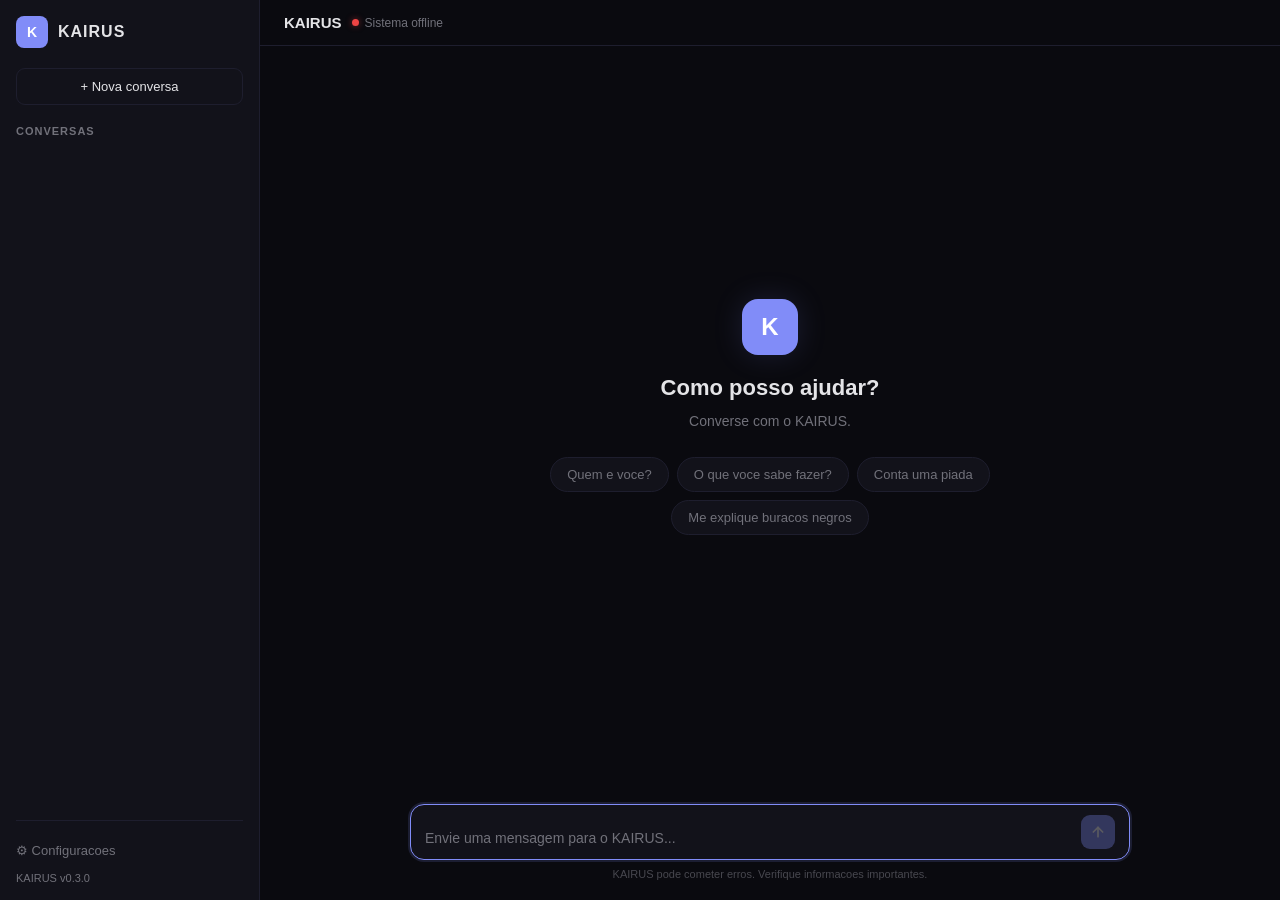
==== frontend/index.html @ 5227094a "KAIRUS v0.3.0 - primeiro commit" ====
<!DOCTYPE html>
<html lang="pt-BR">
<head>
    <meta charset="UTF-8">
    <meta name="viewport" content="width=device-width, initial-scale=1.0">

    <title>KAIRUS</title>

    <link rel="stylesheet" href="style.css">
</head>

<body>

    <div class="app">

        <aside class="sidebar">

            <div class="logo">
                <div class="logo-icon">K</div>
                <span class="logo-text">KAIRUS</span>
            </div>

            <button class="new-chat" id="newChat">
                + Nova conversa
            </button>

            <div class="conversations-label">Conversas</div>

            <div id="conversationList"></div>

            <div class="sidebar-footer">
                <button class="settings-btn" id="settingsBtn">
                    &#9881; Configuracoes
                </button>
                <div class="version">KAIRUS v0.3.0</div>
            </div>

        </aside>

        <main class="main">

            <header class="header">
                <span class="header-title">KAIRUS</span>
                <div class="status" id="connectionStatus">
                    <span class="status-dot"></span>
                    <span class="status-text">Sistema online</span>
                </div>
            </header>

            <section id="messages">

                <div class="welcome" id="welcomeScreen">

                    <div class="welcome-logo">K</div>

                    <h1>Como posso ajudar?</h1>

                    <p>Converse com o KAIRUS.</p>

                    <div class="suggestions" id="suggestions">
                        <button class="suggestion" data-message="Quem e voce?">
                            Quem e voce?
                        </button>
                        <button class="suggestion" data-message="O que voce sabe fazer?">
                            O que voce sabe fazer?
                        </button>
                        <button class="suggestion" data-message="Conta uma piada">
                            Conta uma piada
                        </button>
                        <button class="suggestion" data-message="Me explique buracos negros">
                            Me explique buracos negros
                        </button>
                    </div>

                </div>

            </section>

            <div class="input-area">

                <form id="chatForm" class="chat-form">

                    <textarea
                        id="messageInput"
                        placeholder="Envie uma mensagem para o KAIRUS..."
                        rows="1"
                    ></textarea>

                    <button
                        type="submit"
                        id="sendButton"
                        class="send-btn"
                        aria-label="Enviar mensagem"
                        disabled
                    >
                        <svg width="16" height="16" viewBox="0 0 24 24" fill="none" stroke="currentColor" stroke-width="2.5" stroke-linecap="round" stroke-linejoin="round">
                            <line x1="12" y1="19" x2="12" y2="5"></line>
                            <polyline points="5 12 12 5 19 12"></polyline>
                        </svg>
                    </button>

                </form>

                <div class="disclaimer">
                    KAIRUS pode cometer erros. Verifique informacoes importantes.
                </div>

            </div>

        </main>

    </div>

    <script src="script.js"></script>

</body>
</html>
---- frontend/style.css ----
/* =========================
   DESIGN SYSTEM
========================= */

:root {
    --bg: #0a0a0f;
    --surface: #12121a;
    --surface-hover: #1a1a25;
    --border: #1e1e2e;
    --text: #e4e4e7;
    --muted: #71717a;
    --accent: #818cf8;
    --accent-glow: rgba(129, 140, 248, 0.15);
    --green: #4ade80;
    --red: #ef4444;
    --radius: 12px;
    --sidebar-width: 260px;
}

* {
    margin: 0;
    padding: 0;
    box-sizing: border-box;
}

body {
    font-family: -apple-system, BlinkMacSystemFont, "Segoe UI", Roboto, sans-serif;
    background: var(--bg);
    color: var(--text);
    height: 100vh;
    overflow: hidden;
}


/* =========================
   LAYOUT
========================= */

.app {
    display: flex;
    height: 100vh;
}


/* =========================
   SIDEBAR
========================= */

.sidebar {
    width: var(--sidebar-width);
    min-width: var(--sidebar-width);

    background: var(--surface);
    border-right: 1px solid var(--border);

    display: flex;
    flex-direction: column;

    padding: 16px;
}

.logo {
    display: flex;
    align-items: center;
    gap: 10px;

    margin-bottom: 20px;
}

.logo-icon {
    width: 32px;
    height: 32px;

    display: flex;
    align-items: center;
    justify-content: center;

    background: var(--accent);
    color: white;

    border-radius: 8px;

    font-weight: 700;
    font-size: 14px;
}

.logo-text {
    font-size: 16px;
    font-weight: 700;
    letter-spacing: 1px;
}

.new-chat {
    display: flex;
    align-items: center;
    justify-content: center;
    gap: 6px;

    width: 100%;
    padding: 10px;

    background: transparent;
    border: 1px solid var(--border);
    border-radius: 9px;

    color: var(--text);
    font-size: 13px;

    cursor: pointer;

    transition: all 0.15s ease;

    margin-bottom: 20px;
}

.new-chat:hover {
    background: var(--surface-hover);
    border-color: var(--muted);
}

.conversations-label {
    font-size: 11px;
    font-weight: 600;
    text-transform: uppercase;
    letter-spacing: 1px;
    color: var(--muted);

    margin-bottom: 10px;
}

#conversationList {
    flex: 1;
    overflow-y: auto;
    display: flex;
    flex-direction: column;
    gap: 2px;
}

#conversationList::-webkit-scrollbar {
    width: 4px;
}

#conversationList::-webkit-scrollbar-thumb {
    background: var(--border);
    border-radius: 4px;
}

.sidebar-footer {
    margin-top: auto;
    padding-top: 16px;
    border-top: 1px solid var(--border);
}

.settings-btn {
    display: flex;
    align-items: center;
    gap: 8px;

    background: none;
    border: none;

    color: var(--muted);
    font-size: 13px;

    cursor: pointer;

    padding: 6px 0;

    transition: color 0.15s ease;
}

.settings-btn:hover {
    color: var(--text);
}

.version {
    font-size: 11px;
    color: var(--muted);
    margin-top: 8px;
}


/* =========================
   CONVERSATION ITEM
========================= */

.conversation-item {
    display: flex;
    align-items: center;
    gap: 2px;
    position: relative;
    border-radius: 7px;
    transition: background 0.15s ease;
}

.conversation-item:hover {
    background: var(--surface-hover);
}

.conversation-item .conversation {
    flex: 1;
    padding: 9px 10px;
    color: var(--muted);
    border-radius: 7px;
    white-space: nowrap;
    overflow: hidden;
    text-overflow: ellipsis;
    cursor: pointer;
    transition: color 0.15s ease;
    font-size: 13px;
}

.conversation-item .conversation.active {
    color: var(--text);
    background: var(--surface-hover);
}

.conversation-item:hover .conversation {
    color: var(--text);
}

.delete-conversation {
    display: flex;
    align-items: center;
    justify-content: center;

    width: 28px;
    height: 28px;

    background: transparent;
    border: none;

    color: var(--muted);

    border-radius: 6px;

    opacity: 0;

    transition: all 0.15s ease;

    flex-shrink: 0;
    cursor: pointer;
}

.conversation-item:hover .delete-conversation {
    opacity: 1;
}

.delete-conversation:hover {
    background: rgba(239, 68, 68, 0.15);
    color: #ef4444;
}


/* =========================
   MAIN CHAT AREA
========================= */

.main {
    flex: 1;
    display: flex;
    flex-direction: column;
    min-width: 0;
}

.header {
    display: flex;
    align-items: center;
    gap: 10px;

    padding: 14px 24px;

    border-bottom: 1px solid var(--border);
}

.header-title {
    font-size: 15px;
    font-weight: 600;
}

.status {
    display: flex;
    align-items: center;
    gap: 6px;

    font-size: 12px;
    color: var(--muted);
}

.status-dot {
    width: 7px;
    height: 7px;

    background: var(--green);
    border-radius: 50%;

    box-shadow: 0 0 6px rgba(74, 222, 128, 0.5);

    animation: pulse 2s infinite;
}

.status-dot.offline {
    background: var(--red);
    box-shadow: 0 0 6px rgba(239, 68, 68, 0.5);
    animation: none;
}

@keyframes pulse {
    0%, 100% { opacity: 1; }
    50% { opacity: 0.5; }
}


/* =========================
   MESSAGES
========================= */

#messages {
    flex: 1;
    overflow-y: auto;
    padding: 24px;
    display: flex;
    flex-direction: column;
    gap: 16px;
}

#messages::-webkit-scrollbar {
    width: 6px;
}

#messages::-webkit-scrollbar-thumb {
    background: var(--border);
    border-radius: 4px;
}

.message {
    display: flex;
    gap: 12px;
    max-width: 720px;
    animation: fadeIn 0.3s ease;
}

@keyframes fadeIn {
    from {
        opacity: 0;
        transform: translateY(8px);
    }
    to {
        opacity: 1;
        transform: translateY(0);
    }
}

.user-message {
    align-self: flex-end;
}

.ai-message {
    align-self: flex-start;
}

.message-avatar {
    width: 30px;
    height: 30px;
    min-width: 30px;

    display: flex;
    align-items: center;
    justify-content: center;

    border-radius: 8px;

    font-size: 11px;
    font-weight: 700;
}

.user-message .message-avatar {
    background: var(--surface-hover);
    color: var(--muted);
}

.ai-message .message-avatar {
    background: var(--accent);
    color: white;
}

.message-content-wrapper {
    display: flex;
    flex-direction: column;
    gap: 6px;
}

.message-content {
    font-size: 14px;
    line-height: 1.6;
    color: var(--text);
    white-space: pre-wrap;
    word-break: break-word;
}

.user-message .message-content {
    background: var(--surface-hover);
    padding: 10px 14px;
    border-radius: 12px 12px 4px 12px;
}

.ai-message .message-content {
    padding: 4px 0;
}


/* =========================
   BADGES
========================= */

.llm-badge,
.tool-badge {
    display: inline-block;
    width: fit-content;

    padding: 2px 8px;

    font-size: 10px;
    font-weight: 600;
    letter-spacing: 0.5px;

    border-radius: 4px;
}

.llm-badge {
    background: rgba(99, 102, 241, 0.2);
    color: #818cf8;
}

.tool-badge {
    background: rgba(74, 222, 128, 0.2);
    color: #4ade80;
}


/* =========================
   TYPING INDICATOR
========================= */

.typing-indicator {
    display: flex;
    gap: 4px;
    padding: 8px 0;
}

.typing-indicator span {
    width: 6px;
    height: 6px;

    background: var(--muted);
    border-radius: 50%;

    animation: typing 1.4s infinite;
}

.typing-indicator span:nth-child(2) {
    animation-delay: 0.2s;
}

.typing-indicator span:nth-child(3) {
    animation-delay: 0.4s;
}

@keyframes typing {
    0%, 60%, 100% {
        transform: translateY(0);
        opacity: 0.4;
    }
    30% {
        transform: translateY(-6px);
        opacity: 1;
    }
}


/* =========================
   WELCOME SCREEN
========================= */

.welcome {
    flex: 1;
    display: flex;
    flex-direction: column;
    align-items: center;
    justify-content: center;
    gap: 12px;
    padding: 40px;
}

.welcome-logo {
    width: 56px;
    height: 56px;

    display: flex;
    align-items: center;
    justify-content: center;

    background: var(--accent);
    color: white;

    border-radius: 16px;

    font-size: 24px;
    font-weight: 700;

    margin-bottom: 8px;

    box-shadow: 0 0 30px var(--accent-glow);
}

.welcome h1 {
    font-size: 22px;
    font-weight: 600;
}

.welcome p {
    font-size: 14px;
    color: var(--muted);
}

.suggestions {
    display: flex;
    flex-wrap: wrap;
    gap: 8px;
    justify-content: center;
    margin-top: 16px;
    max-width: 500px;
}

.suggestion {
    padding: 9px 16px;

    background: var(--surface);
    border: 1px solid var(--border);
    border-radius: 20px;

    color: var(--muted);
    font-size: 13px;

    cursor: pointer;

    transition: all 0.15s ease;
}

.suggestion:hover {
    background: var(--surface-hover);
    color: var(--text);
    border-color: var(--muted);
}


/* =========================
   INPUT AREA
========================= */

.input-area {
    padding: 16px 24px 20px;
}

.chat-form {
    display: flex;
    align-items: flex-end;
    gap: 10px;

    max-width: 720px;
    margin: 0 auto;

    background: var(--surface);
    border: 1px solid var(--border);
    border-radius: 14px;

    padding: 10px 14px;

    transition: border-color 0.15s ease;
}

.chat-form:focus-within {
    border-color: var(--accent);
    box-shadow: 0 0 0 2px var(--accent-glow);
}

#messageInput {
    flex: 1;

    background: transparent;
    border: none;
    outline: none;

    color: var(--text);
    font-size: 14px;
    font-family: inherit;

    resize: none;

    max-height: 180px;
    line-height: 1.5;
}

#messageInput::placeholder {
    color: var(--muted);
}

.send-btn {
    width: 34px;
    height: 34px;
    min-width: 34px;

    display: flex;
    align-items: center;
    justify-content: center;

    background: var(--accent);
    border: none;
    border-radius: 9px;

    color: white;

    cursor: pointer;

    transition: all 0.15s ease;
}

.send-btn:hover:not(:disabled) {
    filter: brightness(1.1);
}

.send-btn:disabled {
    opacity: 0.3;
    cursor: not-allowed;
}

.disclaimer {
    text-align: center;
    font-size: 11px;
    color: var(--muted);
    margin-top: 8px;
    opacity: 0.6;
}


/* =========================
   MODAL DE CONFIRMACAO
========================= */

.modal-overlay {
    position: fixed;
    top: 0;
    left: 0;
    width: 100%;
    height: 100%;

    background: rgba(0, 0, 0, 0.6);
    backdrop-filter: blur(4px);

    display: flex;
    align-items: center;
    justify-content: center;

    z-index: 1000;

    opacity: 0;
    transition: opacity 0.2s ease;
}

.modal-overlay.active {
    opacity: 1;
}

.modal {
    background: var(--surface);
    border: 1px solid var(--border);
    border-radius: 16px;

    padding: 28px;

    max-width: 380px;
    width: calc(100% - 40px);

    text-align: center;

    transform: scale(0.95) translateY(10px);
    transition: transform 0.2s ease;
}

.modal.active {
    transform: scale(1) translateY(0);
}

.modal-icon {
    width: 48px;
    height: 48px;

    display: flex;
    align-items: center;
    justify-content: center;

    margin: 0 auto 16px;

    background: rgba(239, 68, 68, 0.1);
    border-radius: 12px;
}

.modal-title {
    font-size: 16px;
    font-weight: 600;
    color: var(--text);

    margin-bottom: 8px;
}

.modal-message {
    font-size: 13px;
    color: var(--muted);
    line-height: 1.5;

    margin-bottom: 24px;
}

.modal-actions {
    display: flex;
    gap: 10px;
    justify-content: center;
}

.modal-btn {
    padding: 9px 20px;

    border: none;
    border-radius: 9px;

    font-size: 13px;
    font-weight: 500;

    cursor: pointer;

    transition: all 0.15s ease;
}

.modal-cancel {
    background: var(--surface-hover);
    color: var(--muted);
}

.modal-cancel:hover {
    background: var(--border);
    color: var(--text);
}

.modal-confirm {
    background: #ef4444;
    color: white;
}

.modal-confirm:hover {
    background: #dc2626;
}


/* =========================
   RESPONSIVO
========================= */

@media (max-width: 768px) {
    .sidebar {
        display: none;
    }

    .message {
        max-width: 100%;
    }

    .chat-form {
        max-width: 100%;
    }
}
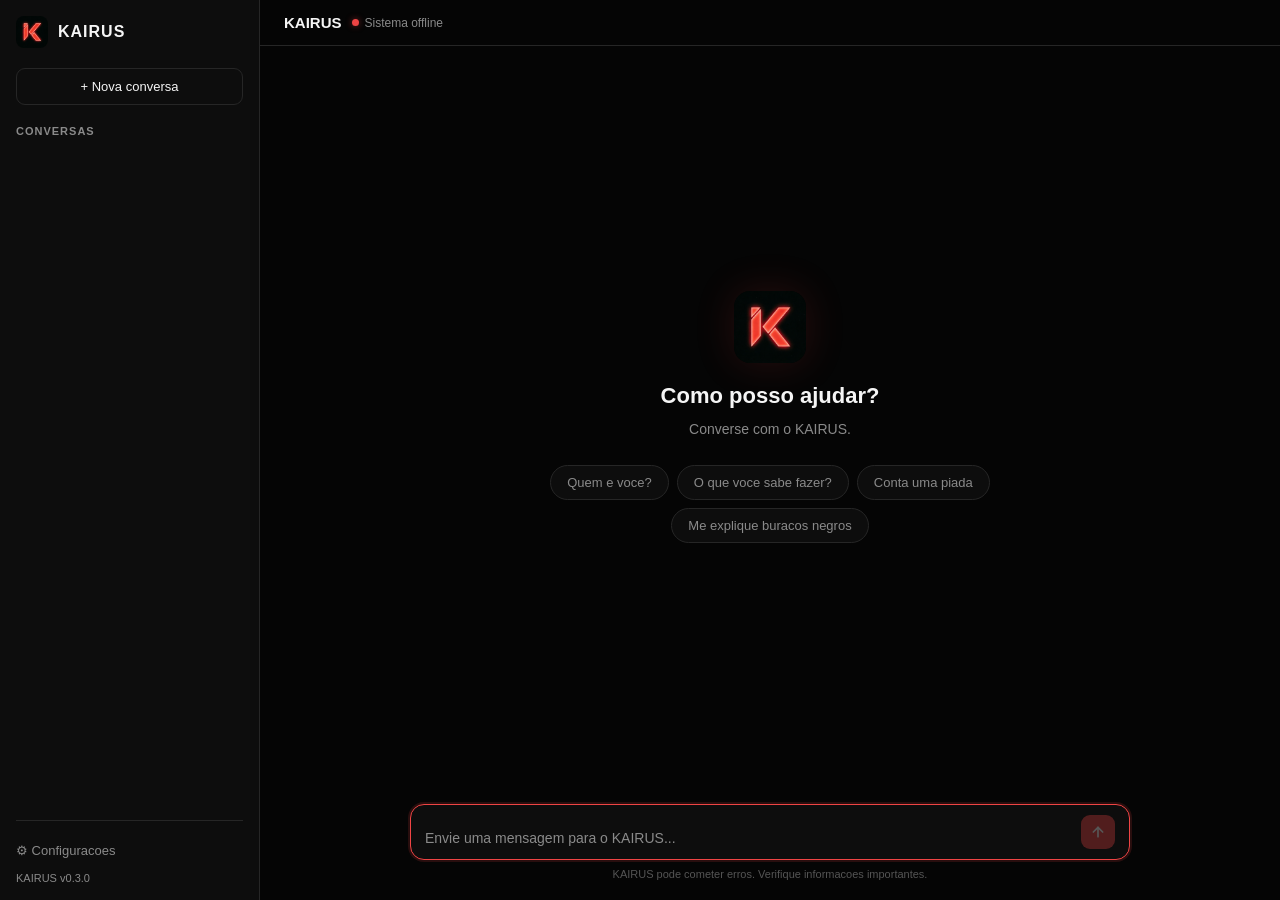
==== commit cc9c165d: "v0.4.0 - streaming SSE, tema preto/vermelho, logo e failover de modelos" ====
--- a/frontend/index.html
+++ b/frontend/index.html
@@ -6,6 +6,7 @@
 
     <title>KAIRUS</title>
 
+    <link rel="icon" type="image/png" href="logo.png">
     <link rel="stylesheet" href="style.css">
 </head>
 
@@ -16,7 +17,7 @@
         <aside class="sidebar">
 
             <div class="logo">
-                <div class="logo-icon">K</div>
+                <img src="logo.png" alt="KAIRUS" class="logo-img">
                 <span class="logo-text">KAIRUS</span>
             </div>
 
@@ -51,7 +52,7 @@
 
                 <div class="welcome" id="welcomeScreen">
 
-                    <div class="welcome-logo">K</div>
+                    <img src="logo.png" alt="KAIRUS" class="welcome-logo-img">
 
                     <h1>Como posso ajudar?</h1>
 
--- a/frontend/style.css
+++ b/frontend/style.css
@@ -3,14 +3,14 @@
 ========================= */
 
 :root {
-    --bg: #0a0a0f;
-    --surface: #12121a;
-    --surface-hover: #1a1a25;
-    --border: #1e1e2e;
-    --text: #e4e4e7;
-    --muted: #71717a;
-    --accent: #818cf8;
-    --accent-glow: rgba(129, 140, 248, 0.15);
+    --bg: #050505;
+    --surface: #0d0d0d;
+    --surface-hover: #1a1a1a;
+    --border: #262626;
+    --text: #f5f5f5;
+    --muted: #8a8a8a;
+    --accent: #ef4444;
+    --accent-glow: rgba(239, 68, 68, 0.15);
     --green: #4ade80;
     --red: #ef4444;
     --radius: 12px;
@@ -428,8 +428,8 @@
 }
 
 .llm-badge {
-    background: rgba(99, 102, 241, 0.2);
-    color: #818cf8;
+    background: rgba(239, 68, 68, 0.15);
+    color: #f87171;
 }
 
 .tool-badge {
@@ -777,4 +777,45 @@
     .chat-form {
         max-width: 100%;
     }
+}/* =========================
+   LOGO
+========================= */
+
+.logo-img {
+    width: 32px;
+    height: 32px;
+    border-radius: 8px;
+    object-fit: cover;
+}
+
+.welcome-logo-img {
+    width: 72px;
+    height: 72px;
+    border-radius: 16px;
+    object-fit: cover;
+    box-shadow: 0 0 40px var(--accent-glow);
+    margin-bottom: 8px;
+}/* =========================
+   STREAMING
+========================= */
+
+.message-badges {
+    display: flex;
+    gap: 6px;
+    margin-bottom: 6px;
+}
+
+.stream-cursor {
+    display: inline-block;
+    width: 2px;
+    height: 1em;
+    background: var(--accent);
+    margin-left: 2px;
+    vertical-align: text-bottom;
+    animation: blink 1s infinite;
+}
+
+@keyframes blink {
+    0%, 50% { opacity: 1; }
+    51%, 100% { opacity: 0; }
 }
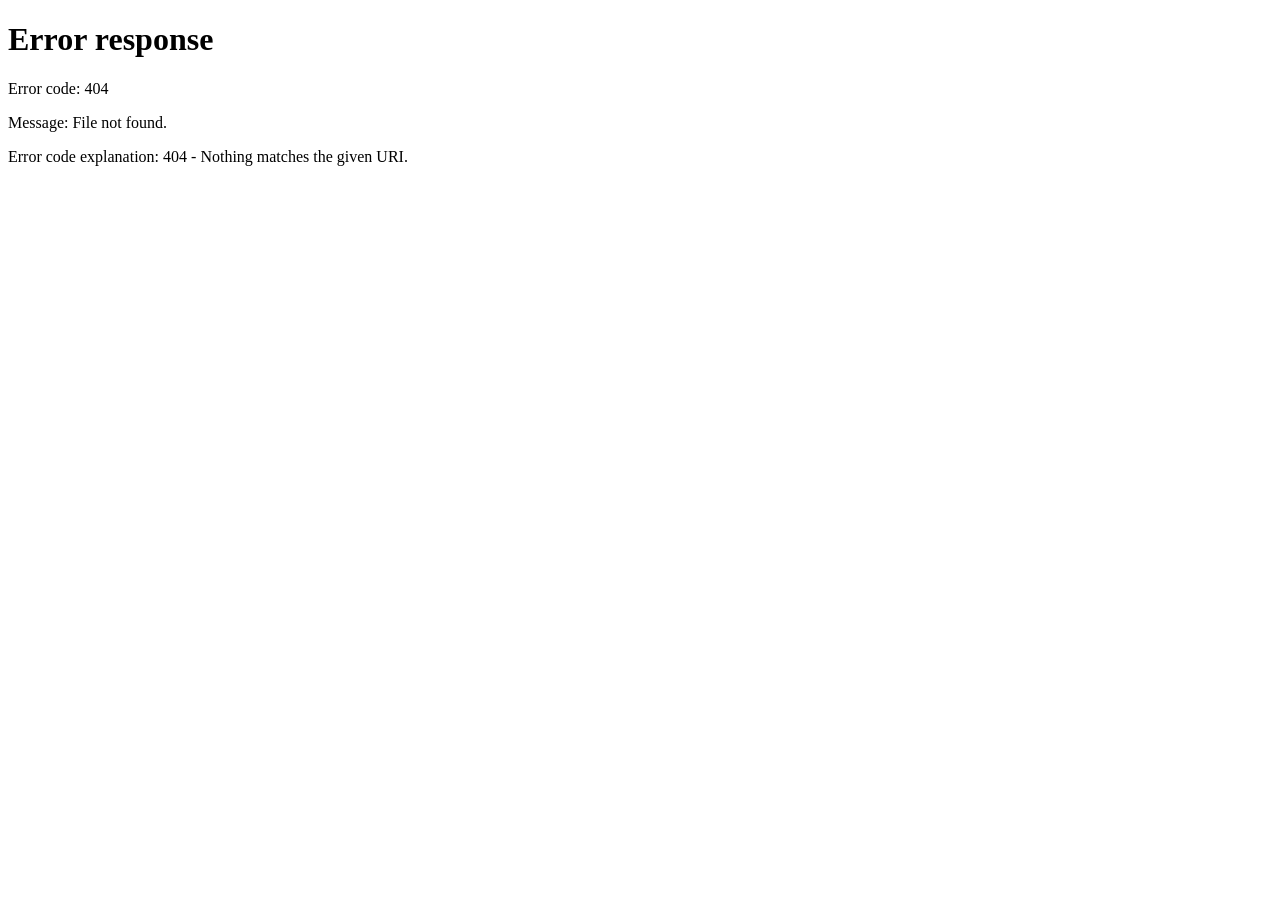
==== commit 896eafd5: "UI premium: animacoes, sidebar colapsavel e tela de login" ====
--- a/frontend/index.html
+++ b/frontend/index.html
@@ -3,26 +3,33 @@
 <head>
     <meta charset="UTF-8">
     <meta name="viewport" content="width=device-width, initial-scale=1.0">
-
     <title>KAIRUS</title>
-
     <link rel="icon" type="image/png" href="logo.png">
     <link rel="stylesheet" href="style.css">
 </head>
-
 <body>
-
-    <div class="app">
-
+    <div class="app" id="app">
         <aside class="sidebar">
-
             <div class="logo">
                 <img src="logo.png" alt="KAIRUS" class="logo-img">
                 <span class="logo-text">KAIRUS</span>
+                <button class="sidebar-toggle" id="sidebarToggle" title="Recolher menu">
+                    <svg class="icon-close" width="18" height="18" viewBox="0 0 24 24" fill="none" stroke="currentColor" stroke-width="2" stroke-linecap="round" stroke-linejoin="round">
+                        <rect x="3" y="3" width="18" height="18" rx="2"></rect>
+                        <path d="M9 3v18"></path>
+                        <path d="m14 9-3 3 3 3"></path>
+                    </svg>
+                    <svg class="icon-open" width="18" height="18" viewBox="0 0 24 24" fill="none" stroke="currentColor" stroke-width="2" stroke-linecap="round" stroke-linejoin="round">
+                        <rect x="3" y="3" width="18" height="18" rx="2"></rect>
+                        <path d="M9 3v18"></path>
+                        <path d="m12 9 3 3-3 3"></path>
+                    </svg>
+                </button>
             </div>
 
-            <button class="new-chat" id="newChat">
-                + Nova conversa
+            <button class="new-chat" id="newChat" title="Nova conversa">
+                <span class="plus">+</span>
+                <span class="btn-label">Nova conversa</span>
             </button>
 
             <div class="conversations-label">Conversas</div>
@@ -30,16 +37,19 @@
             <div id="conversationList"></div>
 
             <div class="sidebar-footer">
-                <button class="settings-btn" id="settingsBtn">
-                    &#9881; Configuracoes
+                <button class="logout-btn" id="logoutBtn" title="Sair">
+                    <svg width="16" height="16" viewBox="0 0 24 24" fill="none" stroke="currentColor" stroke-width="2" stroke-linecap="round" stroke-linejoin="round">
+                        <path d="M9 21H5a2 2 0 0 1-2-2V5a2 2 0 0 1 2-2h4"></path>
+                        <polyline points="16 17 21 12 16 7"></polyline>
+                        <line x1="21" y1="12" x2="9" y2="12"></line>
+                    </svg>
+                    <span class="btn-label">Sair</span>
                 </button>
-                <div class="version">KAIRUS v0.3.0</div>
+                <div class="version">KAIRUS v0.4.0</div>
             </div>
-
         </aside>
 
         <main class="main">
-
             <header class="header">
                 <span class="header-title">KAIRUS</span>
                 <div class="status" id="connectionStatus">
@@ -49,44 +59,26 @@
             </header>
 
             <section id="messages">
-
                 <div class="welcome" id="welcomeScreen">
-
                     <img src="logo.png" alt="KAIRUS" class="welcome-logo-img">
-
                     <h1>Como posso ajudar?</h1>
-
                     <p>Converse com o KAIRUS.</p>
-
                     <div class="suggestions" id="suggestions">
-                        <button class="suggestion" data-message="Quem e voce?">
-                            Quem e voce?
-                        </button>
-                        <button class="suggestion" data-message="O que voce sabe fazer?">
-                            O que voce sabe fazer?
-                        </button>
-                        <button class="suggestion" data-message="Conta uma piada">
-                            Conta uma piada
-                        </button>
-                        <button class="suggestion" data-message="Me explique buracos negros">
-                            Me explique buracos negros
-                        </button>
+                        <button class="suggestion" data-message="Quem e voce?">Quem e voce?</button>
+                        <button class="suggestion" data-message="O que voce sabe fazer?">O que voce sabe fazer?</button>
+                        <button class="suggestion" data-message="Conta uma piada">Conta uma piada</button>
+                        <button class="suggestion" data-message="Me explique buracos negros">Me explique buracos negros</button>
                     </div>
-
                 </div>
-
             </section>
 
             <div class="input-area">
-
                 <form id="chatForm" class="chat-form">
-
                     <textarea
                         id="messageInput"
                         placeholder="Envie uma mensagem para o KAIRUS..."
                         rows="1"
                     ></textarea>
-
                     <button
                         type="submit"
                         id="sendButton"
@@ -99,20 +91,14 @@
                             <polyline points="5 12 12 5 19 12"></polyline>
                         </svg>
                     </button>
-
                 </form>
-
                 <div class="disclaimer">
                     KAIRUS pode cometer erros. Verifique informacoes importantes.
                 </div>
-
             </div>
-
         </main>
-
     </div>
 
     <script src="script.js"></script>
-
 </body>
 </html>
--- a/frontend/style.css
+++ b/frontend/style.css
@@ -1,20 +1,18 @@
 /* =========================
-   DESIGN SYSTEM
+   KAIRUS v0.4.0 - Tema Premium Animado
 ========================= */
 
 :root {
-    --bg: #050505;
-    --surface: #0d0d0d;
-    --surface-hover: #1a1a1a;
-    --border: #262626;
-    --text: #f5f5f5;
-    --muted: #8a8a8a;
-    --accent: #ef4444;
-    --accent-glow: rgba(239, 68, 68, 0.15);
-    --green: #4ade80;
-    --red: #ef4444;
-    --radius: 12px;
-    --sidebar-width: 260px;
+    --bg-primary: #08080a;
+    --bg-secondary: #0e0e12;
+    --bg-tertiary: #16161c;
+    --border: #26262e;
+    --text-primary: #f5f5f7;
+    --text-secondary: #9a9aa5;
+    --accent: #e0343f;
+    --accent-hover: #ff4753;
+    --accent-glow: rgba(224, 52, 63, 0.45);
+    --accent-soft: rgba(224, 52, 63, 0.12);
 }
 
 * {
@@ -23,109 +21,125 @@
     box-sizing: border-box;
 }
 
+html, body {
+    height: 100%;
+}
+
 body {
-    font-family: -apple-system, BlinkMacSystemFont, "Segoe UI", Roboto, sans-serif;
-    background: var(--bg);
-    color: var(--text);
+    background:
+        radial-gradient(1100px 550px at 85% -10%, rgba(224, 52, 63, 0.08), transparent 60%),
+        radial-gradient(900px 500px at -10% 110%, rgba(224, 52, 63, 0.05), transparent 60%),
+        var(--bg-primary);
+    color: var(--text-primary);
+    font-family: "Segoe UI", system-ui, -apple-system, sans-serif;
+    overflow: hidden;
+}
+
+::selection {
+    background: var(--accent);
+    color: #fff;
+}
+
+/* =========================
+   ANIMACOES
+========================= */
+
+@keyframes fadeInUp {
+    from { opacity: 0; transform: translateY(14px); }
+    to { opacity: 1; transform: translateY(0); }
+}
+
+@keyframes logoPulse {
+    0%, 100% { box-shadow: 0 0 16px var(--accent-glow); }
+    50% { box-shadow: 0 0 30px var(--accent-glow), 0 0 55px rgba(224, 52, 63, 0.25); }
+}
+
+@keyframes floatY {
+    0%, 100% { transform: translateY(0); }
+    50% { transform: translateY(-10px); }
+}
+
+@keyframes statusPulse {
+    0%, 100% { box-shadow: 0 0 0 0 rgba(34, 197, 94, 0.5); }
+    70% { box-shadow: 0 0 0 6px rgba(34, 197, 94, 0); }
+}
+
+@keyframes blink {
+    0%, 50% { opacity: 1; }
+    51%, 100% { opacity: 0; }
+}
+
+@keyframes typing {
+    0%, 60%, 100% { opacity: 0.25; transform: translateY(0); }
+    30% { opacity: 1; transform: translateY(-3px); }
+}
+
+/* =========================
+   LAYOUT
+========================= */
+
+.app {
+    display: grid;
+    grid-template-columns: 280px 1fr;
     height: 100vh;
-    overflow: hidden;
-}
-
-
-/* =========================
-   LAYOUT
-========================= */
-
-.app {
-    display: flex;
-    height: 100vh;
-}
-
+}
 
 /* =========================
    SIDEBAR
 ========================= */
 
 .sidebar {
-    width: var(--sidebar-width);
-    min-width: var(--sidebar-width);
-
-    background: var(--surface);
+    background: var(--bg-secondary);
     border-right: 1px solid var(--border);
-
     display: flex;
     flex-direction: column;
-
     padding: 16px;
+    gap: 16px;
+    animation: fadeInUp 0.4s ease both;
 }
 
 .logo {
     display: flex;
     align-items: center;
     gap: 10px;
-
-    margin-bottom: 20px;
-}
-
-.logo-icon {
-    width: 32px;
-    height: 32px;
-
-    display: flex;
-    align-items: center;
-    justify-content: center;
-
-    background: var(--accent);
-    color: white;
-
+}
+
+.logo-img {
+    width: 36px;
+    height: 36px;
     border-radius: 8px;
-
+    animation: logoPulse 3s ease-in-out infinite;
+}
+
+.logo-text {
     font-weight: 700;
+    letter-spacing: 2px;
+    text-shadow: 0 0 18px var(--accent-glow);
+}
+
+.new-chat {
+    padding: 11px;
+    background: linear-gradient(135deg, transparent, transparent);
+    border: 1px solid var(--border);
+    border-radius: 10px;
+    color: var(--text-primary);
+    cursor: pointer;
+    transition: all 0.25s ease;
     font-size: 14px;
 }
 
-.logo-text {
-    font-size: 16px;
-    font-weight: 700;
-    letter-spacing: 1px;
-}
-
-.new-chat {
-    display: flex;
-    align-items: center;
-    justify-content: center;
-    gap: 6px;
-
-    width: 100%;
-    padding: 10px;
-
-    background: transparent;
-    border: 1px solid var(--border);
-    border-radius: 9px;
-
-    color: var(--text);
-    font-size: 13px;
-
-    cursor: pointer;
-
-    transition: all 0.15s ease;
-
-    margin-bottom: 20px;
-}
-
 .new-chat:hover {
-    background: var(--surface-hover);
-    border-color: var(--muted);
+    border-color: var(--accent);
+    background: var(--accent-soft);
+    transform: translateY(-2px);
+    box-shadow: 0 6px 20px rgba(224, 52, 63, 0.2);
 }
 
 .conversations-label {
     font-size: 11px;
-    font-weight: 600;
     text-transform: uppercase;
-    letter-spacing: 1px;
-    color: var(--muted);
-
-    margin-bottom: 10px;
+    letter-spacing: 1.5px;
+    color: var(--text-secondary);
 }
 
 #conversationList {
@@ -133,113 +147,52 @@
     overflow-y: auto;
     display: flex;
     flex-direction: column;
-    gap: 2px;
-}
-
-#conversationList::-webkit-scrollbar {
-    width: 4px;
-}
-
-#conversationList::-webkit-scrollbar-thumb {
-    background: var(--border);
-    border-radius: 4px;
-}
-
-.sidebar-footer {
-    margin-top: auto;
-    padding-top: 16px;
-    border-top: 1px solid var(--border);
-}
-
-.settings-btn {
-    display: flex;
-    align-items: center;
-    gap: 8px;
-
-    background: none;
-    border: none;
-
-    color: var(--muted);
-    font-size: 13px;
-
+    gap: 4px;
+}
+
+.conversation-item {
+    position: relative;
+    animation: fadeInUp 0.3s ease both;
+}
+
+.conversation {
+    padding: 10px 34px 10px 12px;
+    border-radius: 8px;
+    border-left: 2px solid transparent;
+    color: var(--text-secondary);
     cursor: pointer;
-
-    padding: 6px 0;
-
-    transition: color 0.15s ease;
-}
-
-.settings-btn:hover {
-    color: var(--text);
-}
-
-.version {
-    font-size: 11px;
-    color: var(--muted);
-    margin-top: 8px;
-}
-
-
-/* =========================
-   CONVERSATION ITEM
-========================= */
-
-.conversation-item {
-    display: flex;
-    align-items: center;
-    gap: 2px;
-    position: relative;
-    border-radius: 7px;
-    transition: background 0.15s ease;
-}
-
-.conversation-item:hover {
-    background: var(--surface-hover);
-}
-
-.conversation-item .conversation {
-    flex: 1;
-    padding: 9px 10px;
-    color: var(--muted);
-    border-radius: 7px;
+    font-size: 14px;
     white-space: nowrap;
     overflow: hidden;
     text-overflow: ellipsis;
-    cursor: pointer;
-    transition: color 0.15s ease;
-    font-size: 13px;
-}
-
-.conversation-item .conversation.active {
-    color: var(--text);
-    background: var(--surface-hover);
-}
-
-.conversation-item:hover .conversation {
-    color: var(--text);
+    transition: all 0.2s ease;
+}
+
+.conversation:hover {
+    background: var(--bg-tertiary);
+    color: var(--text-primary);
+    transform: translateX(3px);
+}
+
+.conversation.active {
+    background: var(--bg-tertiary);
+    border-left-color: var(--accent);
+    color: var(--text-primary);
 }
 
 .delete-conversation {
-    display: flex;
-    align-items: center;
-    justify-content: center;
-
-    width: 28px;
-    height: 28px;
-
+    position: absolute;
+    right: 8px;
+    top: 50%;
+    transform: translateY(-50%);
     background: transparent;
     border: none;
-
-    color: var(--muted);
-
-    border-radius: 6px;
-
+    color: var(--text-secondary);
+    cursor: pointer;
     opacity: 0;
-
-    transition: all 0.15s ease;
-
-    flex-shrink: 0;
-    cursor: pointer;
+    transition: all 0.15s;
+    display: flex;
+    align-items: center;
 }
 
 .conversation-item:hover .delete-conversation {
@@ -247,73 +200,89 @@
 }
 
 .delete-conversation:hover {
-    background: rgba(239, 68, 68, 0.15);
-    color: #ef4444;
-}
-
-
-/* =========================
-   MAIN CHAT AREA
+    color: var(--accent);
+    transform: translateY(-50%) scale(1.15);
+}
+
+.sidebar-footer {
+    border-top: 1px solid var(--border);
+    padding-top: 12px;
+}
+
+.logout-btn {
+    display: flex;
+    align-items: center;
+    gap: 8px;
+    width: 100%;
+    padding: 10px 12px;
+    background: transparent;
+    border: 1px solid var(--border);
+    border-radius: 8px;
+    color: var(--text-secondary);
+    font-size: 14px;
+    cursor: pointer;
+    transition: all 0.2s;
+    margin-bottom: 12px;
+}
+
+.logout-btn:hover {
+    background: var(--bg-primary);
+    color: var(--accent-hover);
+    border-color: var(--accent);
+    transform: translateY(-1px);
+}
+
+.version {
+    font-size: 12px;
+    color: var(--text-secondary);
+}
+
+/* =========================
+   MAIN
 ========================= */
 
 .main {
-    flex: 1;
     display: flex;
     flex-direction: column;
-    min-width: 0;
+    height: 100vh;
 }
 
 .header {
     display: flex;
     align-items: center;
-    gap: 10px;
-
-    padding: 14px 24px;
-
+    gap: 12px;
+    padding: 14px 20px;
     border-bottom: 1px solid var(--border);
+    background: rgba(14, 14, 18, 0.6);
+    backdrop-filter: blur(8px);
 }
 
 .header-title {
-    font-size: 15px;
-    font-weight: 600;
+    font-weight: 700;
+    letter-spacing: 2px;
+    text-shadow: 0 0 18px var(--accent-glow);
 }
 
 .status {
     display: flex;
     align-items: center;
     gap: 6px;
-
     font-size: 12px;
-    color: var(--muted);
+    color: var(--text-secondary);
 }
 
 .status-dot {
-    width: 7px;
-    height: 7px;
-
-    background: var(--green);
+    width: 8px;
+    height: 8px;
     border-radius: 50%;
-
-    box-shadow: 0 0 6px rgba(74, 222, 128, 0.5);
-
-    animation: pulse 2s infinite;
+    background: #22c55e;
+    animation: statusPulse 2s infinite;
 }
 
 .status-dot.offline {
-    background: var(--red);
-    box-shadow: 0 0 6px rgba(239, 68, 68, 0.5);
+    background: var(--accent);
     animation: none;
 }
-
-@keyframes pulse {
-    0%, 100% { opacity: 1; }
-    50% { opacity: 0.5; }
-}
-
-
-/* =========================
-   MESSAGES
-========================= */
 
 #messages {
     flex: 1;
@@ -321,38 +290,91 @@
     padding: 24px;
     display: flex;
     flex-direction: column;
-    gap: 16px;
-}
-
-#messages::-webkit-scrollbar {
-    width: 6px;
-}
-
-#messages::-webkit-scrollbar-thumb {
-    background: var(--border);
-    border-radius: 4px;
-}
+    gap: 18px;
+}
+
+/* =========================
+   WELCOME
+========================= */
+
+.welcome {
+    flex: 1;
+    display: flex;
+    flex-direction: column;
+    align-items: center;
+    justify-content: center;
+    gap: 8px;
+    text-align: center;
+}
+
+.welcome-logo-img {
+    width: 96px;
+    height: 96px;
+    border-radius: 20px;
+    margin-bottom: 14px;
+    animation:
+        floatY 5s ease-in-out infinite,
+        logoPulse 3s ease-in-out infinite,
+        fadeInUp 0.6s ease both;
+}
+
+.welcome h1 {
+    font-size: 28px;
+    background: linear-gradient(120deg, #ffffff 40%, var(--accent-hover));
+    -webkit-background-clip: text;
+    background-clip: text;
+    color: transparent;
+    animation: fadeInUp 0.6s 0.1s ease both;
+}
+
+.welcome p {
+    color: var(--text-secondary);
+    animation: fadeInUp 0.6s 0.2s ease both;
+}
+
+.suggestions {
+    display: flex;
+    flex-wrap: wrap;
+    gap: 10px;
+    justify-content: center;
+    margin-top: 20px;
+    max-width: 640px;
+    animation: fadeInUp 0.6s 0.3s ease both;
+}
+
+.suggestion {
+    padding: 10px 18px;
+    background: transparent;
+    border: 1px solid var(--border);
+    border-radius: 999px;
+    color: var(--text-secondary);
+    cursor: pointer;
+    transition: all 0.25s ease;
+    font-size: 13px;
+}
+
+.suggestion:hover {
+    border-color: var(--accent);
+    color: var(--text-primary);
+    background: var(--accent-soft);
+    transform: translateY(-3px);
+    box-shadow: 0 8px 22px rgba(224, 52, 63, 0.25);
+}
+
+/* =========================
+   MESSAGES
+========================= */
 
 .message {
     display: flex;
     gap: 12px;
-    max-width: 720px;
-    animation: fadeIn 0.3s ease;
-}
-
-@keyframes fadeIn {
-    from {
-        opacity: 0;
-        transform: translateY(8px);
-    }
-    to {
-        opacity: 1;
-        transform: translateY(0);
-    }
+    max-width: 820px;
+    animation: fadeInUp 0.35s ease both;
 }
 
 .user-message {
     align-self: flex-end;
+    flex-direction: row-reverse;
 }
 
 .ai-message {
@@ -360,28 +382,23 @@
 }
 
 .message-avatar {
-    width: 30px;
-    height: 30px;
-    min-width: 30px;
-
-    display: flex;
-    align-items: center;
-    justify-content: center;
-
+    width: 34px;
+    height: 34px;
     border-radius: 8px;
-
-    font-size: 11px;
+    display: flex;
+    align-items: center;
+    justify-content: center;
+    font-size: 12px;
     font-weight: 700;
-}
-
-.user-message .message-avatar {
-    background: var(--surface-hover);
-    color: var(--muted);
+    background: var(--bg-tertiary);
+    color: var(--text-secondary);
+    flex-shrink: 0;
 }
 
 .ai-message .message-avatar {
-    background: var(--accent);
-    color: white;
+    background: linear-gradient(135deg, var(--accent), #a11c26);
+    color: #fff;
+    box-shadow: 0 0 14px var(--accent-glow);
 }
 
 .message-content-wrapper {
@@ -391,52 +408,43 @@
 }
 
 .message-content {
-    font-size: 14px;
+    padding: 12px 16px;
+    border-radius: 12px;
+    background: var(--bg-secondary);
+    border: 1px solid var(--border);
     line-height: 1.6;
-    color: var(--text);
+    font-size: 14.5px;
     white-space: pre-wrap;
     word-break: break-word;
+    transition: border-color 0.2s;
+}
+
+.message-content:hover {
+    border-color: rgba(224, 52, 63, 0.35);
 }
 
 .user-message .message-content {
-    background: var(--surface-hover);
-    padding: 10px 14px;
-    border-radius: 12px 12px 4px 12px;
-}
-
-.ai-message .message-content {
-    padding: 4px 0;
-}
-
-
-/* =========================
-   BADGES
-========================= */
+    background: var(--bg-tertiary);
+}
+
+.message-badges {
+    display: flex;
+    gap: 6px;
+}
 
 .llm-badge,
 .tool-badge {
-    display: inline-block;
+    font-size: 10px;
+    letter-spacing: 1px;
+    text-transform: uppercase;
+    padding: 3px 8px;
+    border-radius: 4px;
+    background: var(--accent-soft);
+    color: var(--accent-hover);
+    border: 1px solid rgba(224, 52, 63, 0.35);
     width: fit-content;
-
-    padding: 2px 8px;
-
-    font-size: 10px;
-    font-weight: 600;
-    letter-spacing: 0.5px;
-
-    border-radius: 4px;
-}
-
-.llm-badge {
-    background: rgba(239, 68, 68, 0.15);
-    color: #f87171;
-}
-
-.tool-badge {
-    background: rgba(74, 222, 128, 0.2);
-    color: #4ade80;
-}
-
+    animation: fadeInUp 0.3s ease both;
+}
 
 /* =========================
    TYPING INDICATOR
@@ -445,377 +453,283 @@
 .typing-indicator {
     display: flex;
     gap: 4px;
-    padding: 8px 0;
+    padding: 4px 0;
 }
 
 .typing-indicator span {
-    width: 6px;
-    height: 6px;
-
-    background: var(--muted);
+    width: 7px;
+    height: 7px;
     border-radius: 50%;
-
-    animation: typing 1.4s infinite;
-}
-
-.typing-indicator span:nth-child(2) {
-    animation-delay: 0.2s;
-}
-
-.typing-indicator span:nth-child(3) {
-    animation-delay: 0.4s;
-}
-
-@keyframes typing {
-    0%, 60%, 100% {
-        transform: translateY(0);
-        opacity: 0.4;
-    }
-    30% {
-        transform: translateY(-6px);
-        opacity: 1;
-    }
-}
-
-
-/* =========================
-   WELCOME SCREEN
-========================= */
-
-.welcome {
-    flex: 1;
-    display: flex;
-    flex-direction: column;
-    align-items: center;
-    justify-content: center;
-    gap: 12px;
-    padding: 40px;
-}
-
-.welcome-logo {
-    width: 56px;
-    height: 56px;
-
-    display: flex;
-    align-items: center;
-    justify-content: center;
-
     background: var(--accent);
-    color: white;
-
-    border-radius: 16px;
-
-    font-size: 24px;
-    font-weight: 700;
-
-    margin-bottom: 8px;
-
-    box-shadow: 0 0 30px var(--accent-glow);
-}
-
-.welcome h1 {
-    font-size: 22px;
-    font-weight: 600;
-}
-
-.welcome p {
-    font-size: 14px;
-    color: var(--muted);
-}
-
-.suggestions {
-    display: flex;
-    flex-wrap: wrap;
-    gap: 8px;
-    justify-content: center;
-    margin-top: 16px;
-    max-width: 500px;
-}
-
-.suggestion {
-    padding: 9px 16px;
-
-    background: var(--surface);
-    border: 1px solid var(--border);
-    border-radius: 20px;
-
-    color: var(--muted);
-    font-size: 13px;
-
-    cursor: pointer;
-
-    transition: all 0.15s ease;
-}
-
-.suggestion:hover {
-    background: var(--surface-hover);
-    color: var(--text);
-    border-color: var(--muted);
-}
-
-
-/* =========================
-   INPUT AREA
-========================= */
-
-.input-area {
-    padding: 16px 24px 20px;
-}
-
-.chat-form {
-    display: flex;
-    align-items: flex-end;
-    gap: 10px;
-
-    max-width: 720px;
-    margin: 0 auto;
-
-    background: var(--surface);
-    border: 1px solid var(--border);
-    border-radius: 14px;
-
-    padding: 10px 14px;
-
-    transition: border-color 0.15s ease;
-}
-
-.chat-form:focus-within {
-    border-color: var(--accent);
-    box-shadow: 0 0 0 2px var(--accent-glow);
-}
-
-#messageInput {
-    flex: 1;
-
-    background: transparent;
-    border: none;
-    outline: none;
-
-    color: var(--text);
-    font-size: 14px;
-    font-family: inherit;
-
-    resize: none;
-
-    max-height: 180px;
-    line-height: 1.5;
-}
-
-#messageInput::placeholder {
-    color: var(--muted);
-}
-
-.send-btn {
-    width: 34px;
-    height: 34px;
-    min-width: 34px;
-
-    display: flex;
-    align-items: center;
-    justify-content: center;
-
-    background: var(--accent);
-    border: none;
-    border-radius: 9px;
-
-    color: white;
-
-    cursor: pointer;
-
-    transition: all 0.15s ease;
-}
-
-.send-btn:hover:not(:disabled) {
-    filter: brightness(1.1);
-}
-
-.send-btn:disabled {
-    opacity: 0.3;
-    cursor: not-allowed;
-}
-
-.disclaimer {
-    text-align: center;
-    font-size: 11px;
-    color: var(--muted);
-    margin-top: 8px;
-    opacity: 0.6;
-}
-
-
-/* =========================
-   MODAL DE CONFIRMACAO
-========================= */
-
-.modal-overlay {
-    position: fixed;
-    top: 0;
-    left: 0;
-    width: 100%;
-    height: 100%;
-
-    background: rgba(0, 0, 0, 0.6);
-    backdrop-filter: blur(4px);
-
-    display: flex;
-    align-items: center;
-    justify-content: center;
-
-    z-index: 1000;
-
-    opacity: 0;
-    transition: opacity 0.2s ease;
-}
-
-.modal-overlay.active {
-    opacity: 1;
-}
-
-.modal {
-    background: var(--surface);
-    border: 1px solid var(--border);
-    border-radius: 16px;
-
-    padding: 28px;
-
-    max-width: 380px;
-    width: calc(100% - 40px);
-
-    text-align: center;
-
-    transform: scale(0.95) translateY(10px);
-    transition: transform 0.2s ease;
-}
-
-.modal.active {
-    transform: scale(1) translateY(0);
-}
-
-.modal-icon {
-    width: 48px;
-    height: 48px;
-
-    display: flex;
-    align-items: center;
-    justify-content: center;
-
-    margin: 0 auto 16px;
-
-    background: rgba(239, 68, 68, 0.1);
-    border-radius: 12px;
-}
-
-.modal-title {
-    font-size: 16px;
-    font-weight: 600;
-    color: var(--text);
-
-    margin-bottom: 8px;
-}
-
-.modal-message {
-    font-size: 13px;
-    color: var(--muted);
-    line-height: 1.5;
-
-    margin-bottom: 24px;
-}
-
-.modal-actions {
-    display: flex;
-    gap: 10px;
-    justify-content: center;
-}
-
-.modal-btn {
-    padding: 9px 20px;
-
-    border: none;
-    border-radius: 9px;
-
-    font-size: 13px;
-    font-weight: 500;
-
-    cursor: pointer;
-
-    transition: all 0.15s ease;
-}
-
-.modal-cancel {
-    background: var(--surface-hover);
-    color: var(--muted);
-}
-
-.modal-cancel:hover {
-    background: var(--border);
-    color: var(--text);
-}
-
-.modal-confirm {
-    background: #ef4444;
-    color: white;
-}
-
-.modal-confirm:hover {
-    background: #dc2626;
-}
-
-
-/* =========================
-   RESPONSIVO
-========================= */
-
-@media (max-width: 768px) {
-    .sidebar {
-        display: none;
-    }
-
-    .message {
-        max-width: 100%;
-    }
-
-    .chat-form {
-        max-width: 100%;
-    }
-}/* =========================
-   LOGO
-========================= */
-
-.logo-img {
-    width: 32px;
-    height: 32px;
-    border-radius: 8px;
-    object-fit: cover;
-}
-
-.welcome-logo-img {
-    width: 72px;
-    height: 72px;
-    border-radius: 16px;
-    object-fit: cover;
-    box-shadow: 0 0 40px var(--accent-glow);
-    margin-bottom: 8px;
-}/* =========================
+    animation: typing 1.2s infinite;
+}
+
+.typing-indicator span:nth-child(2) { animation-delay: 0.2s; }
+.typing-indicator span:nth-child(3) { animation-delay: 0.4s; }
+
+/* =========================
    STREAMING
 ========================= */
-
-.message-badges {
-    display: flex;
-    gap: 6px;
-    margin-bottom: 6px;
-}
 
 .stream-cursor {
     display: inline-block;
     width: 2px;
     height: 1em;
-    background: var(--accent);
+    background: var(--accent-hover);
     margin-left: 2px;
     vertical-align: text-bottom;
+    box-shadow: 0 0 8px var(--accent-glow);
     animation: blink 1s infinite;
 }
 
-@keyframes blink {
-    0%, 50% { opacity: 1; }
-    51%, 100% { opacity: 0; }
+/* =========================
+   INPUT
+========================= */
+
+.input-area {
+    padding: 16px 24px 10px;
+}
+
+.chat-form {
+    display: flex;
+    align-items: flex-end;
+    gap: 8px;
+    border: 1px solid var(--accent);
+    border-radius: 14px;
+    background: var(--bg-secondary);
+    padding: 10px 12px;
+    box-shadow: 0 0 24px rgba(224, 52, 63, 0.12);
+    transition: box-shadow 0.25s ease, transform 0.25s ease;
+}
+
+.chat-form:focus-within {
+    box-shadow: 0 0 34px rgba(224, 52, 63, 0.28);
+    transform: translateY(-1px);
+}
+
+#messageInput {
+    flex: 1;
+    background: transparent;
+    border: none;
+    resize: none;
+    color: var(--text-primary);
+    font-size: 14.5px;
+    line-height: 1.5;
+    max-height: 180px;
+    outline: none;
+    font-family: inherit;
+}
+
+#messageInput::placeholder {
+    color: var(--text-secondary);
+    transition: color 0.2s;
+}
+
+#messageInput:focus::placeholder {
+    color: rgba(154, 154, 165, 0.5);
+}
+
+.send-btn {
+    width: 34px;
+    height: 34px;
+    border-radius: 8px;
+    background: linear-gradient(135deg, var(--accent), #a11c26);
+    border: none;
+    color: #fff;
+    display: flex;
+    align-items: center;
+    justify-content: center;
+    cursor: pointer;
+    transition: all 0.2s ease;
+}
+
+.send-btn:hover:not(:disabled) {
+    transform: scale(1.1);
+    box-shadow: 0 0 18px var(--accent-glow);
+}
+
+.send-btn:disabled {
+    opacity: 0.4;
+    cursor: not-allowed;
+}
+
+.disclaimer {
+    text-align: center;
+    font-size: 11px;
+    color: var(--text-secondary);
+    padding-top: 8px;
+}
+
+/* =========================
+   MODAL
+========================= */
+
+.modal-overlay {
+    position: fixed;
+    inset: 0;
+    background: rgba(0, 0, 0, 0.6);
+    backdrop-filter: blur(3px);
+    display: flex;
+    align-items: center;
+    justify-content: center;
+    opacity: 0;
+    transition: opacity 0.2s;
+    z-index: 50;
+}
+
+.modal-overlay.active {
+    opacity: 1;
+}
+
+.modal {
+    width: 380px;
+    background: var(--bg-secondary);
+    border: 1px solid var(--border);
+    border-radius: 14px;
+    padding: 24px;
+    text-align: center;
+    transform: scale(0.9);
+    transition: transform 0.2s;
+    box-shadow: 0 20px 60px rgba(0, 0, 0, 0.5);
+}
+
+.modal.active {
+    transform: scale(1);
+}
+
+.modal-icon {
+    display: flex;
+    justify-content: center;
+    margin-bottom: 12px;
+}
+
+.modal-title {
+    font-size: 16px;
+    font-weight: 700;
+    margin-bottom: 8px;
+}
+
+.modal-message {
+    font-size: 13px;
+    color: var(--text-secondary);
+    margin-bottom: 20px;
+}
+
+.modal-actions {
+    display: flex;
+    gap: 10px;
+    justify-content: center;
+}
+
+.modal-btn {
+    padding: 9px 18px;
+    border-radius: 8px;
+    cursor: pointer;
+    font-size: 13px;
+    border: 1px solid var(--border);
+    background: transparent;
+    color: var(--text-primary);
+    transition: all 0.2s;
+}
+
+.modal-btn:hover {
+    transform: translateY(-1px);
+}
+
+.modal-confirm {
+    background: var(--accent);
+    border-color: var(--accent);
+    color: #fff;
+}
+
+.modal-confirm:hover {
+    background: var(--accent-hover);
+    box-shadow: 0 0 18px var(--accent-glow);
+}
+
+/* =========================
+   SCROLLBAR
+========================= */
+
+::-webkit-scrollbar {
+    width: 8px;
+}
+
+::-webkit-scrollbar-track {
+    background: transparent;
+}
+
+::-webkit-scrollbar-thumb {
+    background: var(--border);
+    border-radius: 4px;
+}
+
+::-webkit-scrollbar-thumb:hover {
+    background: var(--accent);
+}/* =========================
+   SIDEBAR COLAPSAVEL
+========================= */
+
+.new-chat {
+    display: flex;
+    align-items: center;
+    justify-content: center;
+    gap: 8px;
+}
+
+.sidebar-toggle {
+    margin-left: auto;
+    background: transparent;
+    border: 1px solid transparent;
+    border-radius: 8px;
+    color: var(--text-secondary);
+    cursor: pointer;
+    padding: 6px;
+    display: flex;
+    align-items: center;
+    transition: all 0.2s;
+}
+
+.sidebar-toggle:hover {
+    color: var(--text-primary);
+    background: var(--bg-tertiary);
+    border-color: var(--border);
+}
+
+.icon-open {
+    display: none;
+}
+
+.app {
+    transition: grid-template-columns 0.3s ease;
+}
+
+.app.collapsed {
+    grid-template-columns: 76px 1fr;
+}
+
+.app.collapsed .logo-text,
+.app.collapsed .conversations-label,
+.app.collapsed #conversationList,
+.app.collapsed .btn-label,
+.app.collapsed .version {
+    display: none;
+}
+
+.app.collapsed .icon-close {
+    display: none;
+}
+
+.app.collapsed .icon-open {
+    display: block;
+}
+
+.app.collapsed .sidebar {
+    padding: 16px 12px;
+}
+
+.app.collapsed .new-chat,
+.app.collapsed .logout-btn {
+    justify-content: center;
+    padding: 10px;
 }
